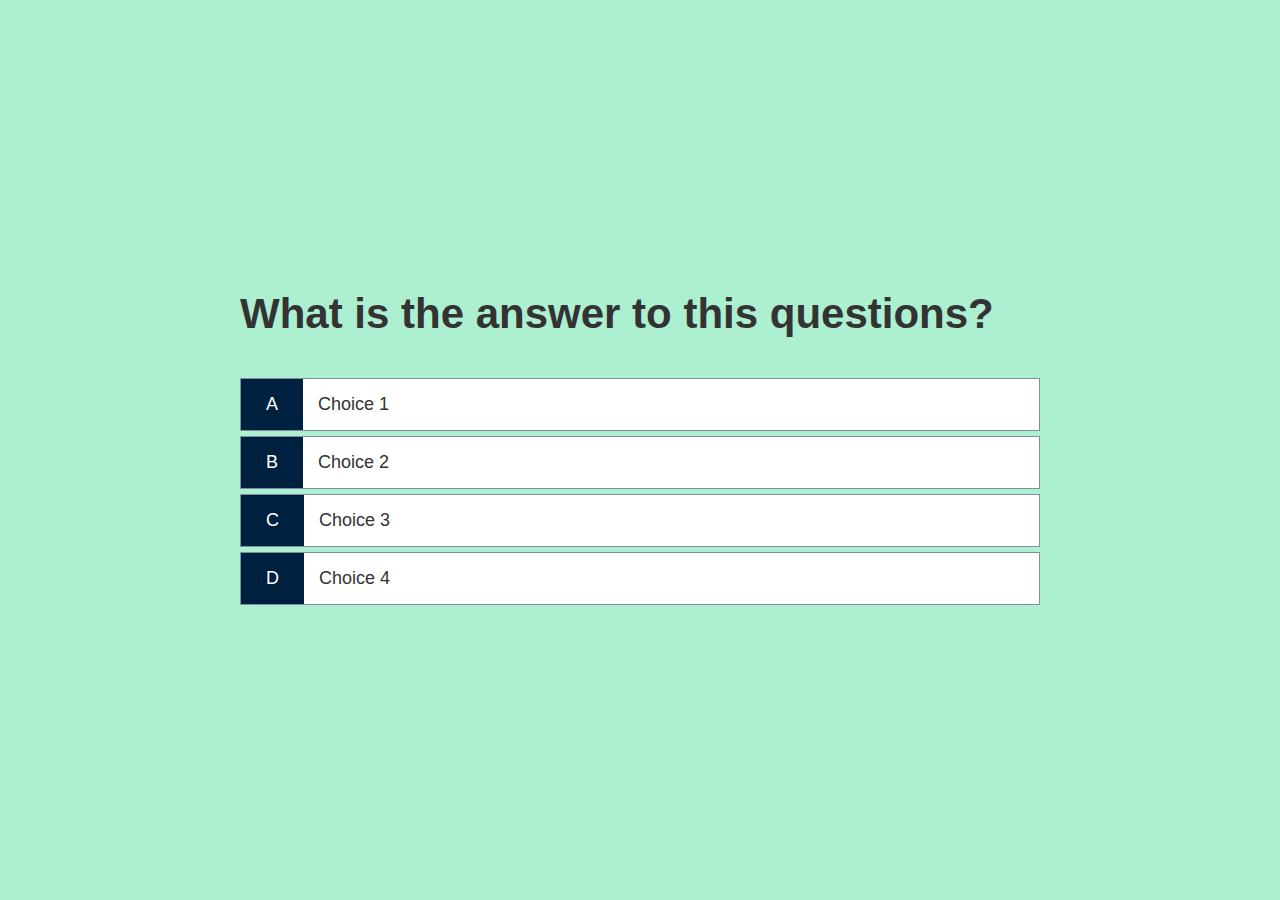
==== game.html @ c98ced93 "[add] HTML for game page, stub out game css" ====
<!DOCTYPE html>
<html lang="en">
<head>
  <meta charset="UTF-8">
  <meta name="viewport" content="width=device-width, initial-scale=1.0">
  <title>Tandem Trivia - Play</title>
  <link rel="stylesheet" href="app.css">
  <link rel="stylesheet" href="game.css">
</head>
<body>
  <div class="container">
    <div id="game" class="justify-center flex-column">
      <h2 id="question">What is the answer to this questions?</h2>
      <div class="choice-container">
        <p class="choice-prefix">A</p>
        <p class="choice-text">Choice 1</p>
      </div>
      <div class="choice-container">
        <p class="choice-prefix">B</p>
        <p class="choice-text">Choice 2</p>
      </div>
      <div class="choice-container">
        <p class="choice-prefix">C</p>
        <p class="choice-text">Choice 3</p>
      </div>
      <div class="choice-container">
        <p class="choice-prefix">D</p>
        <p class="choice-text">Choice 4</p>
      </div>
    </div>
  </div>
</body>
</html>
---- app.css ----
:root {
  background-color: #ADEFD1;
  /* The Default font size in most browsers is 16px.
  62.5% of 16px is 10px so now the root font size is going to be 10px.
  Anything now referenced with rem will be 10px. */
  font-size: 62.5%;
}

* {
  /* This means when adding a border to a box, 
  it is going to include the width and the calculated size of the box. */
  box-sizing: border-box;
  font-family: -apple-system, BlinkMacSystemFont, avenir next, avenir,
  helvetica neue, helvetica, ubuntu, roboto, noto, segoe ui, arial, sans-serif;
  margin: 0;
  padding: 0;
  color: #333;
}

h1,
h2,
h3,
h4 {
  margin-bottom: 1rem;
}

h1 {
  font-size: 5.4rem;
  color: #00203F;
  margin-bottom: 5rem;
}

h1 > span {
  font-size: 2.4rem;
  font-weight: 500;
}

h2 {
  font-size: 4.2rem;
  margin-bottom: 4rem;
  font-weight: 700;
}

h3 {
  font-size: 2.8rem;
  font-weight: 500;
}

/* UTILITIES */

.container {
  width: 100vw;
  height: 100vh;
  display: flex;
  justify-content: center;
  align-items: center;
  /* This will make sure that as the screen gets bigger there will be some padding, 
  but as it gets smaller it will take up the entire screen with 100vw and 100vh 
  and still keep it centered */
  max-width: 80rem;
  margin: 0 auto;
}

.container > * {
  /* This is to make sure that any child of the container has a width of 100% 
  in order to continue to center things horizontally */
  width: 100%;
}

.flex-column {
  display: flex;
  flex-direction: column;
}

.flex-center {
  justify-content: center;
  align-items: center;
}

.justify-center {
  justify-content: center;
}

.text-center {
  text-align: center;
}

.hidden {
  display: none;
}

/* BUTTONS */

.btn {
  font-size: 1.8rem;
  padding: 1rem 0;
  width: 20rem;
  text-align: center;
  border: 0.1rem solid #00203F;
  margin-bottom: 1rem;
  text-decoration: none;
  color: #00203F;
  background-color: white;
}

.btn:hover {
  cursor: pointer;
  box-shadow: 0 0.4rem 1.4rem 0 rgba(0, 32, 63, 0.5);
  /* So the btn lifts in effect */
  transform: translateY(-0.1rem);
  /* Ease in to the effect to make it look more natural */
  transition: transform 150ms;
}

btn[disabled]:hover {
  /* Change the cursor so it cant be clicked and remove effects,
  for High Scores Viewer */
  cursor: not-allowed;
  box-shadow: none;
  transform: none;
}
---- game.css ----
.choice-container {
  display: flex;
  margin-bottom: 0.5rem;
  width: 100%;
  font-size: 1.8rem;
  border: 0.1rem solid rgba(0, 32, 63, 0.5);
  background-color: white;
}

.choice-container:hover {
  cursor: pointer;
  box-shadow: 0 0.4rem 1.4rem 0 rgba(0, 32, 63, 0.5);
  transform: translateY(-0.1rem);
  transition: transform 150ms;
}

.choice-prefix {
  padding: 1.5rem 2.5rem;
  background-color: #00203F;
  color: white;
}

.choice-text {
  padding: 1.5rem;
}
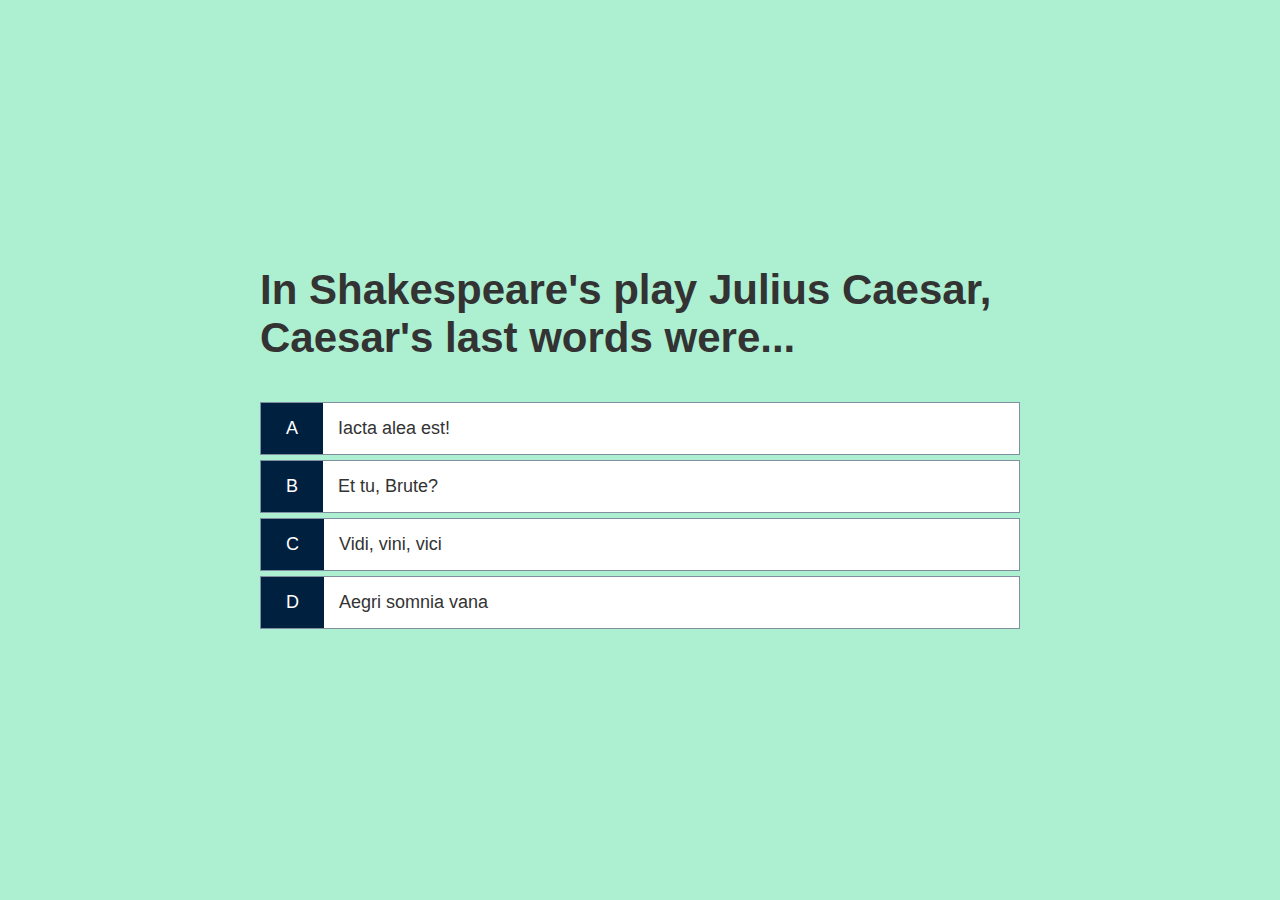
==== commit 1cdc3cd2: "[add] Hard Coded Questions and Choices" ====
--- a/game.html
+++ b/game.html
@@ -10,24 +10,25 @@
 <body>
   <div class="container">
     <div id="game" class="justify-center flex-column">
-      <h2 id="question">What is the answer to this questions?</h2>
+      <h2 id="question">What is the answer to these questions?</h2>
       <div class="choice-container">
         <p class="choice-prefix">A</p>
-        <p class="choice-text">Choice 1</p>
+        <p class="choice-text" data-number="1">Choice 1</p>
       </div>
       <div class="choice-container">
         <p class="choice-prefix">B</p>
-        <p class="choice-text">Choice 2</p>
+        <p class="choice-text" data-number="2">Choice 2</p>
       </div>
       <div class="choice-container">
         <p class="choice-prefix">C</p>
-        <p class="choice-text">Choice 3</p>
+        <p class="choice-text" data-number="3">Choice 3</p>
       </div>
       <div class="choice-container">
         <p class="choice-prefix">D</p>
-        <p class="choice-text">Choice 4</p>
+        <p class="choice-text" data-number="4">Choice 4</p>
       </div>
     </div>
   </div>
+  <script src='game.js'></script>
 </body>
 </html>--- a/app.css
+++ b/app.css
@@ -59,6 +59,7 @@
   and still keep it centered */
   max-width: 80rem;
   margin: 0 auto;
+  padding: 2rem;
 }
 
 .container > * {
--- a/game.css
+++ b/game.css
@@ -22,4 +22,5 @@
 
 .choice-text {
   padding: 1.5rem;
+  width: 100%;
 }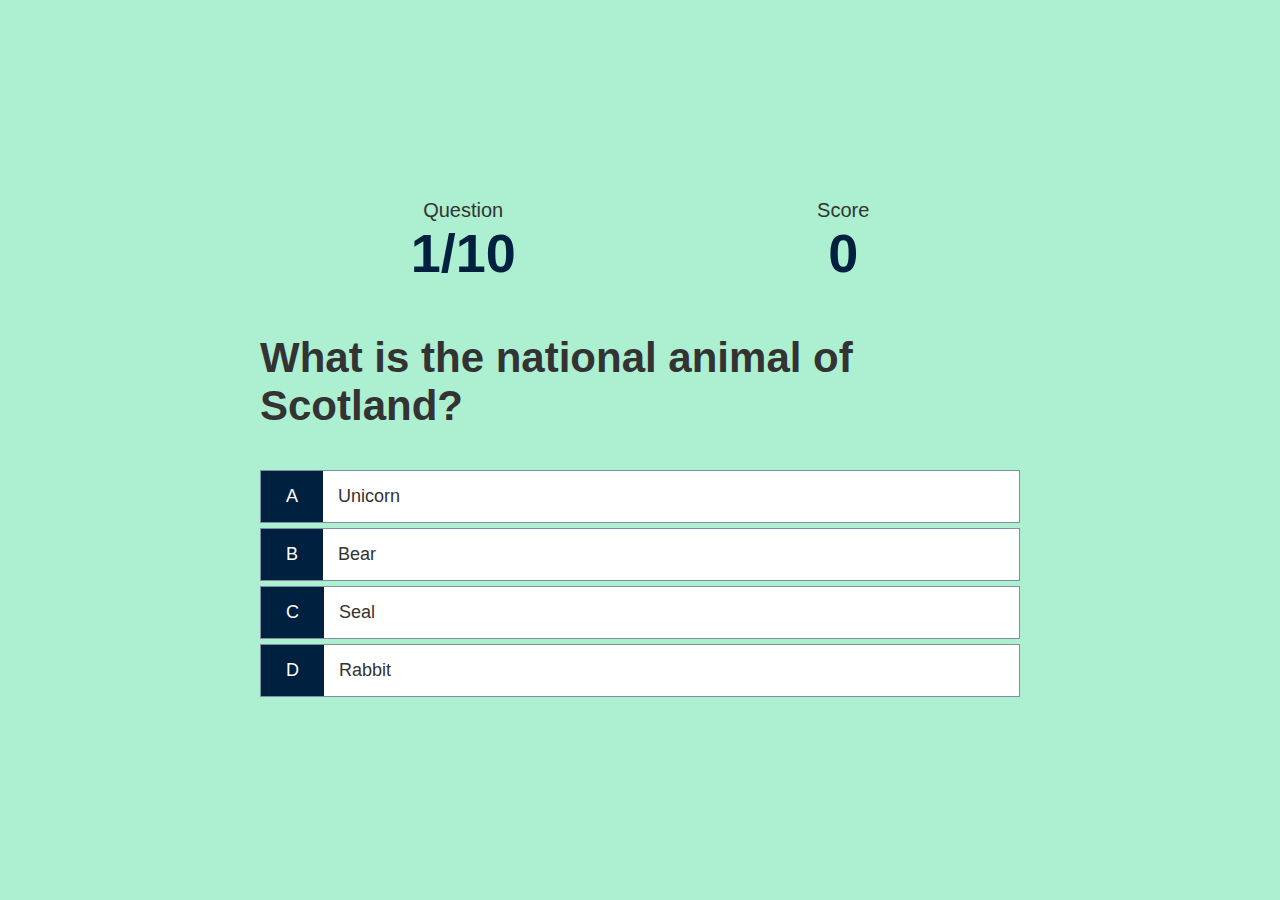
==== commit 68c533a2: "[add] create game hud(heads up display)" ====
--- a/game.html
+++ b/game.html
@@ -1,34 +1,44 @@
 <!DOCTYPE html>
 <html lang="en">
-<head>
-  <meta charset="UTF-8">
-  <meta name="viewport" content="width=device-width, initial-scale=1.0">
-  <title>Tandem Trivia - Play</title>
-  <link rel="stylesheet" href="app.css">
-  <link rel="stylesheet" href="game.css">
-</head>
-<body>
-  <div class="container">
-    <div id="game" class="justify-center flex-column">
-      <h2 id="question">What is the answer to these questions?</h2>
-      <div class="choice-container">
-        <p class="choice-prefix">A</p>
-        <p class="choice-text" data-number="1">Choice 1</p>
-      </div>
-      <div class="choice-container">
-        <p class="choice-prefix">B</p>
-        <p class="choice-text" data-number="2">Choice 2</p>
-      </div>
-      <div class="choice-container">
-        <p class="choice-prefix">C</p>
-        <p class="choice-text" data-number="3">Choice 3</p>
-      </div>
-      <div class="choice-container">
-        <p class="choice-prefix">D</p>
-        <p class="choice-text" data-number="4">Choice 4</p>
-      </div>
-    </div>
-  </div>
-  <script src='game.js'></script>
-</body>
-</html>+	<head>
+		<meta charset="UTF-8" />
+		<meta name="viewport" content="width=device-width, initial-scale=1.0" />
+		<title>Tandem Trivia - Play</title>
+		<link rel="stylesheet" href="app.css" />
+		<link rel="stylesheet" href="game.css" />
+	</head>
+	<body>
+		<div class="container">
+			<div id="game" class="justify-center flex-column">
+				<div id="hud">
+					<div id="hud-item">
+						<p class="hud-prefix">Question</p>
+						<h1 class="hud-main-text" id="questionCounter"></h1>
+					</div>
+					<div id="hud-item">
+						<p class="hud-prefix">Score</p>
+						<h1 class="hud-main-text" id="score">0</h1>
+					</div>
+				</div>
+				<h2 id="question">What is the answer to these questions?</h2>
+				<div class="choice-container">
+					<p class="choice-prefix">A</p>
+					<p class="choice-text" data-number="1">Choice 1</p>
+				</div>
+				<div class="choice-container">
+					<p class="choice-prefix">B</p>
+					<p class="choice-text" data-number="2">Choice 2</p>
+				</div>
+				<div class="choice-container">
+					<p class="choice-prefix">C</p>
+					<p class="choice-text" data-number="3">Choice 3</p>
+				</div>
+				<div class="choice-container">
+					<p class="choice-prefix">D</p>
+					<p class="choice-text" data-number="4">Choice 4</p>
+				</div>
+			</div>
+		</div>
+		<script src="game.js"></script>
+	</body>
+</html>
--- a/game.css
+++ b/game.css
@@ -23,4 +23,29 @@
 .choice-text {
   padding: 1.5rem;
   width: 100%;
+}
+
+.correct {
+  background-color: #28A745;
+}
+
+.incorrect {
+  background-color: #DC3545;
+}
+
+/* HUD */
+
+#hud {
+  display: flex;
+  justify-content: space-around;
+
+}
+
+.hud-prefix {
+  text-align: center;
+  font-size: 2rem;
+}
+
+.hud-main-text {
+  text-align: center;
 }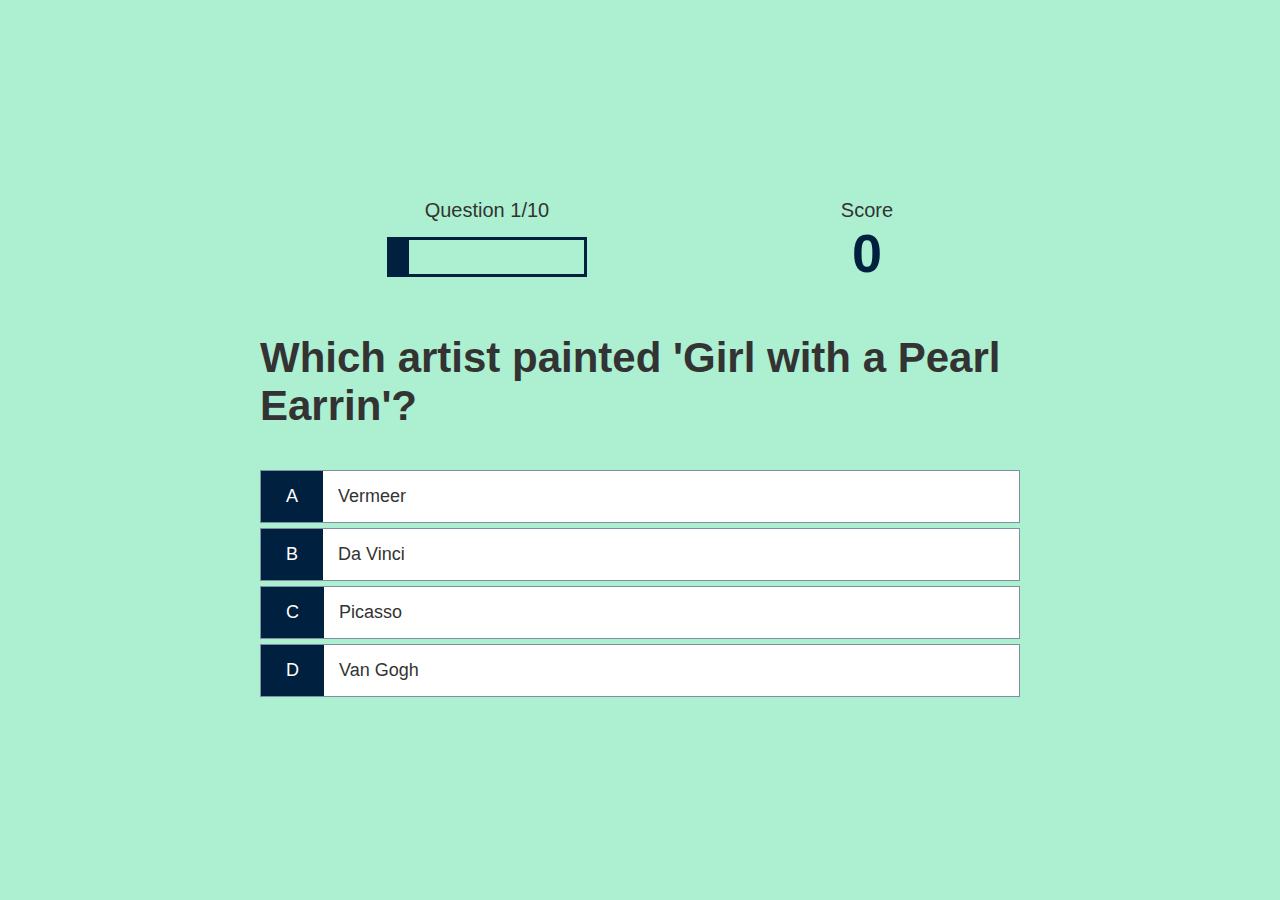
==== commit 00da98dd: "[add] create progress bar" ====
--- a/game.html
+++ b/game.html
@@ -12,8 +12,10 @@
 			<div id="game" class="justify-center flex-column">
 				<div id="hud">
 					<div id="hud-item">
-						<p class="hud-prefix">Question</p>
-						<h1 class="hud-main-text" id="questionCounter"></h1>
+						<p id="progressText" class="hud-prefix">Question</p>
+						<div id="progressBar">
+							<div id="progressBarFull"></div>
+						</div>
 					</div>
 					<div id="hud-item">
 						<p class="hud-prefix">Score</p>
--- a/game.css
+++ b/game.css
@@ -48,4 +48,17 @@
 
 .hud-main-text {
   text-align: center;
+}
+
+#progressBar {
+  width: 20rem;
+  height: 4rem;
+  border: 0.3rem solid #00203F;
+  margin-top: 1.5rem;
+}
+
+#progressBarFull {
+  height: 3.4rem;
+  background-color: #00203F;
+  width: 0%;
 }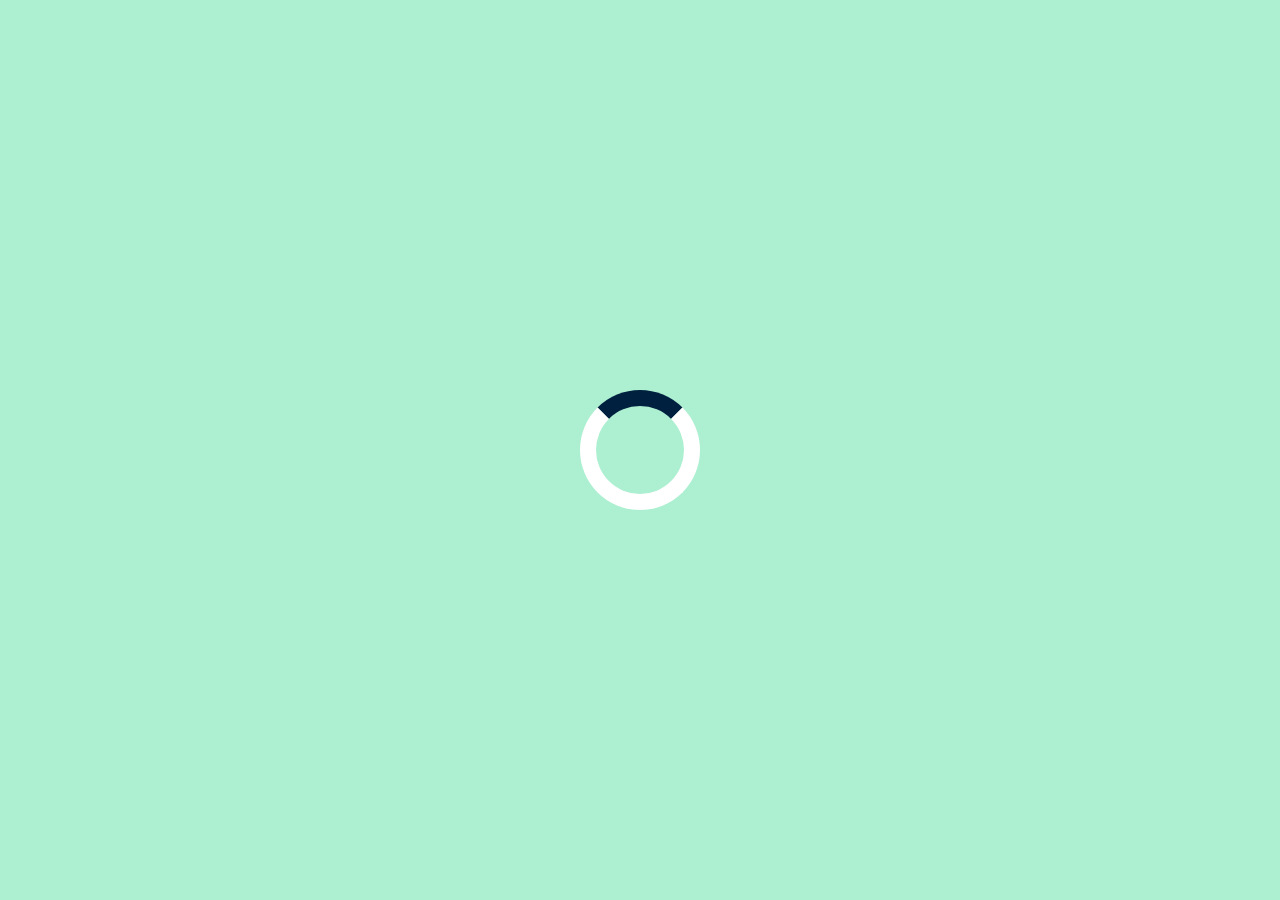
==== commit 380fce8f: "[add] spinning loader" ====
--- a/game.html
+++ b/game.html
@@ -9,7 +9,8 @@
 	</head>
 	<body>
 		<div class="container">
-			<div id="game" class="justify-center flex-column">
+			<div id="loader"></div>
+			<div id="game" class="justify-center flex-column hidden">
 				<div id="hud">
 					<div id="hud-item">
 						<p id="progressText" class="hud-prefix">Question</p>
@@ -22,22 +23,22 @@
 						<h1 class="hud-main-text" id="score">0</h1>
 					</div>
 				</div>
-				<h2 id="question">What is the answer to these questions?</h2>
+				<h2 id="question"></h2>
 				<div class="choice-container">
 					<p class="choice-prefix">A</p>
-					<p class="choice-text" data-number="1">Choice 1</p>
+					<p class="choice-text" data-number="1"></p>
 				</div>
 				<div class="choice-container">
 					<p class="choice-prefix">B</p>
-					<p class="choice-text" data-number="2">Choice 2</p>
+					<p class="choice-text" data-number="2"></p>
 				</div>
 				<div class="choice-container">
 					<p class="choice-prefix">C</p>
-					<p class="choice-text" data-number="3">Choice 3</p>
+					<p class="choice-text" data-number="3"></p>
 				</div>
 				<div class="choice-container">
 					<p class="choice-prefix">D</p>
-					<p class="choice-text" data-number="4">Choice 4</p>
+					<p class="choice-text" data-number="4"></p>
 				</div>
 			</div>
 		</div>
--- a/app.css
+++ b/app.css
@@ -119,4 +119,26 @@
   cursor: not-allowed;
   box-shadow: none;
   transform: none;
+}
+
+/* FORMS */
+
+form {
+  width: 100%;
+  display: flex;
+  flex-direction: column;
+  align-items: center;
+}
+
+input {
+  margin-bottom: 1rem;
+  width: 20rem;
+  padding: 1.5rem;
+  font-size: 1.8rem;
+  border: none;
+  box-shadow: 0 0.1rem 1.4rem 0 rgba(0, 32, 63, 0.5);
+}
+
+input::placeholder {
+  color: #aaa;
 }--- a/game.css
+++ b/game.css
@@ -61,4 +61,24 @@
   height: 3.4rem;
   background-color: #00203F;
   width: 0%;
+}
+
+/* LOADER */
+
+#loader {
+  border: 1.6rem solid white;
+  border-radius: 50%;
+  border-top: 1.6rem solid #00203F;
+  width: 12rem;
+  height: 12rem;
+  animation: spin 2s linear infinite;
+}
+
+@keyframes spin {
+  0% {
+    transform: rotate(0deg);
+  }
+  100% {
+    transform: rotate(360deg);
+  }
 }